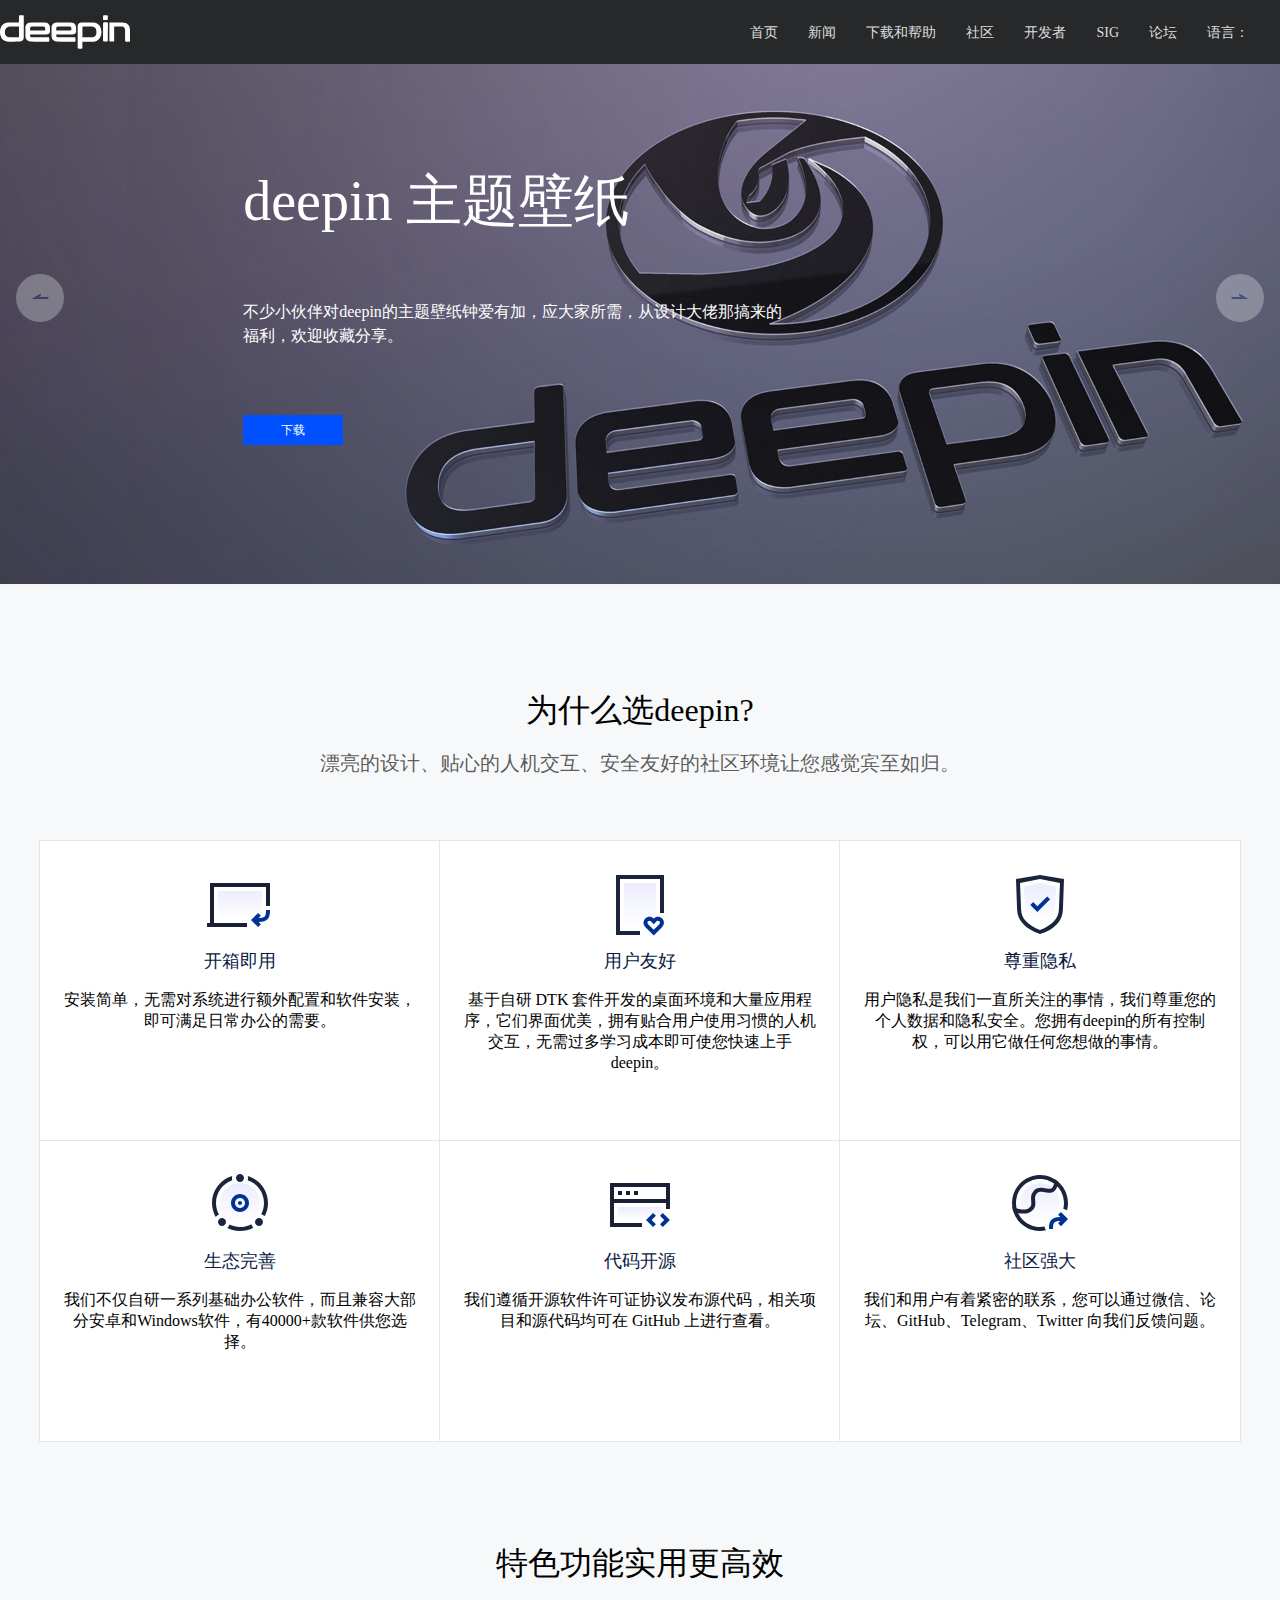
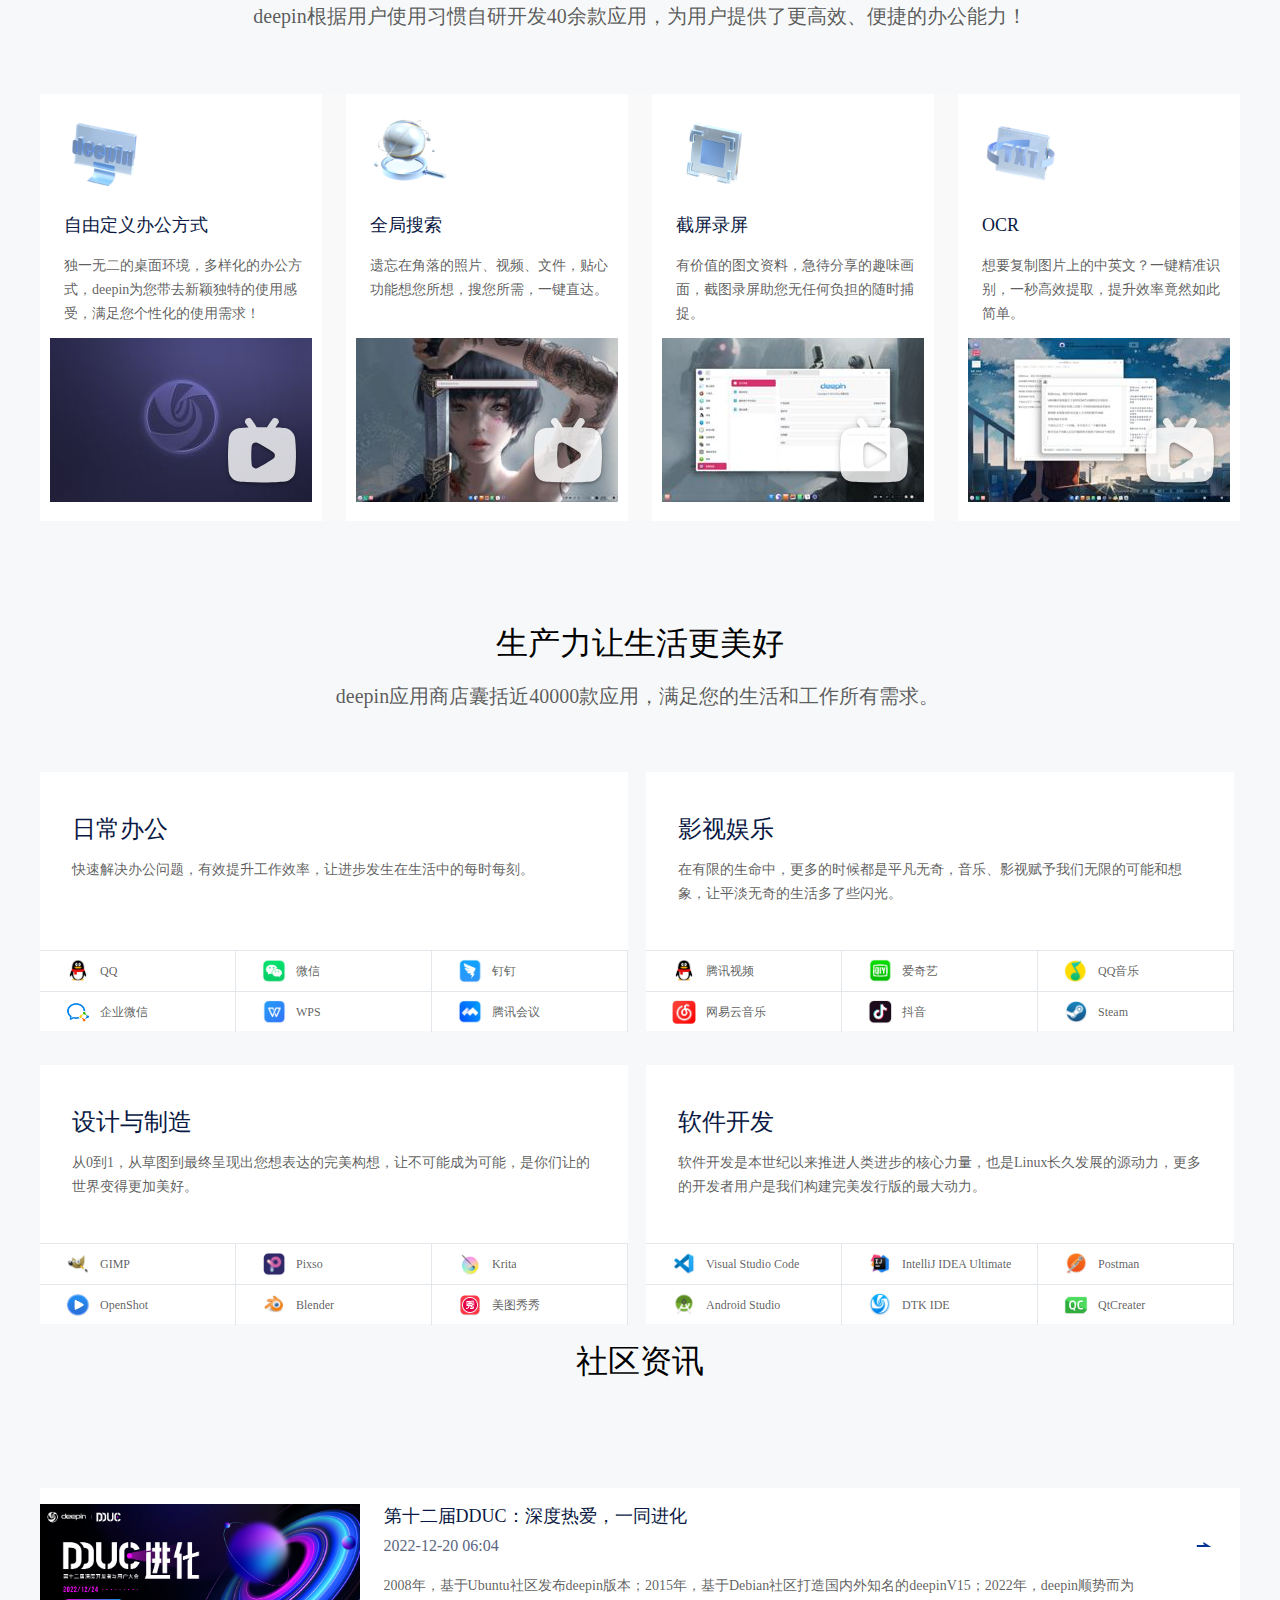
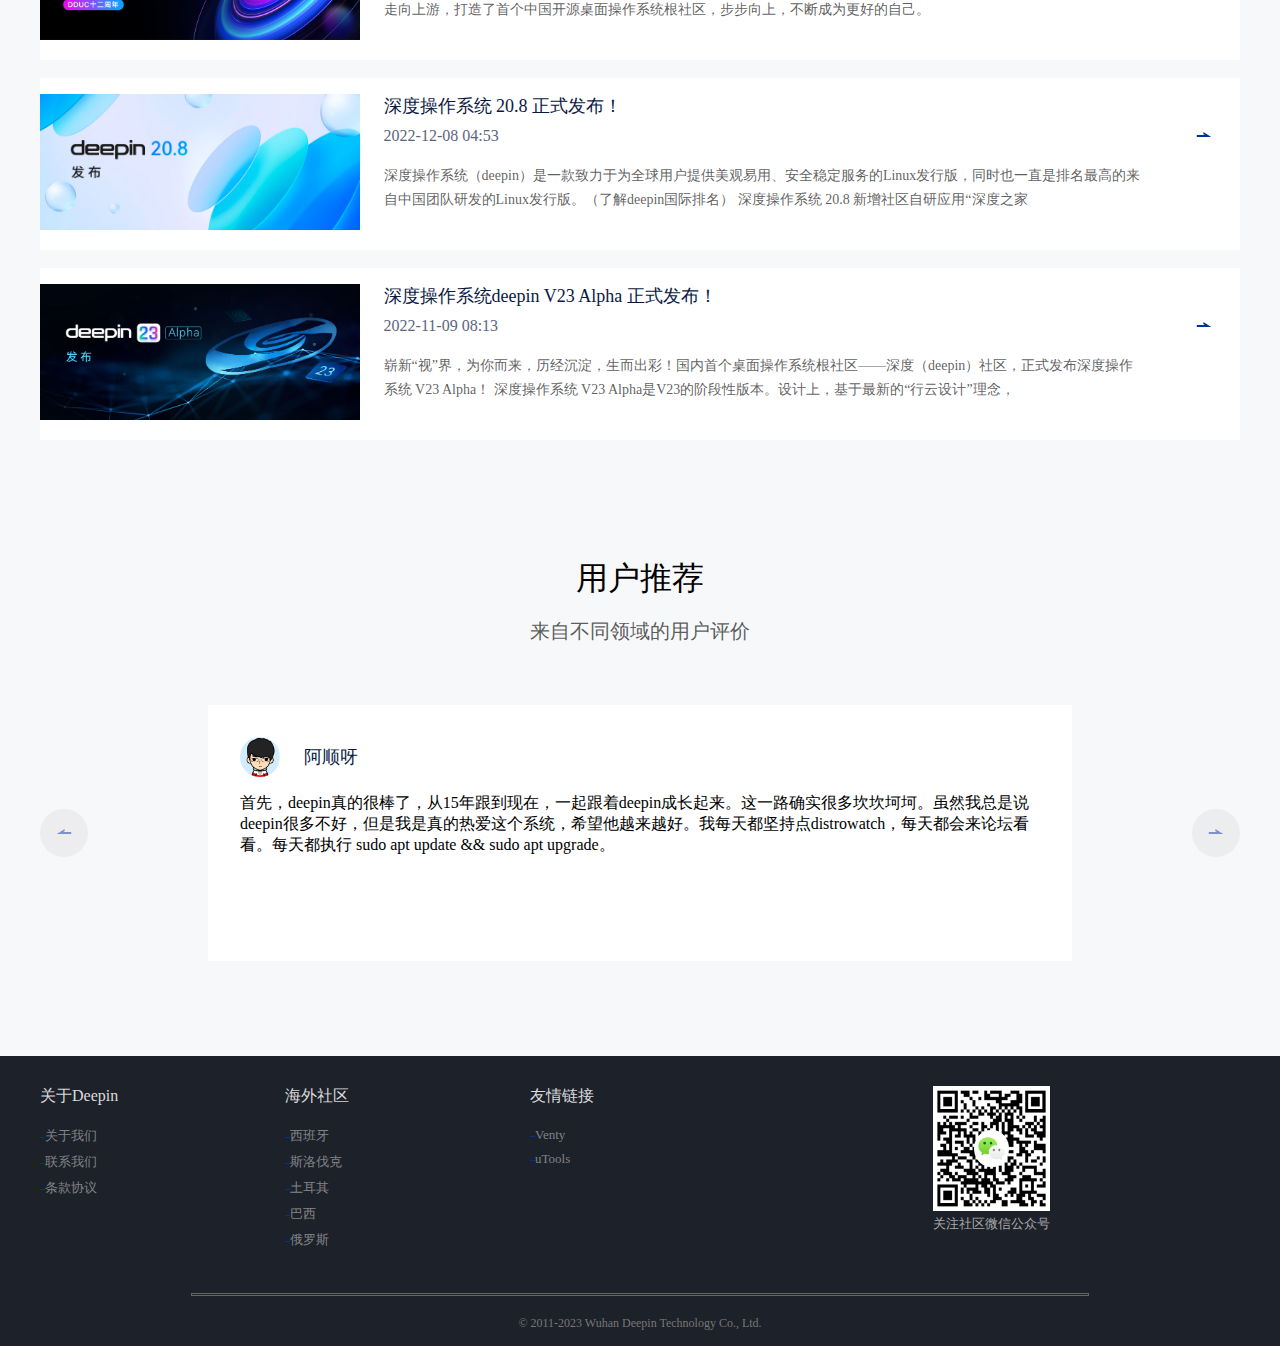
==== html/index.html @ 19e47141 "fix some path bug" ====
<!DOCTYPE html>
<html lang="en">

<head>
  <meta charset="UTF-8">
  <meta http-equiv="X-UA-Compatible" content="IE=edge">
  <meta name="viewport" content="width=device-width, initial-scale=1.0">
  <link href="../css/banner.css" rel="stylesheet" type="text/css" />
  <link href="../css/base.css" rel="stylesheet" type="text/css" />
  <link href="../css/footer.css" rel="stylesheet" type="text/css" />
  <link href="../css/header.css" rel="stylesheet" type="text/css" />
  <link href="../css/main.css" rel="stylesheet" type="text/css" />
  <title>Deepin</title>
</head>

<body>
  <header class="my-header-layout">
    <div class="my-header">
      <a class="deepinlogo">
        <h1>
          <span>Deepin</span>
        </h1>
      </a>
      <nav>
        <li>
          <a href="https://www.deepin.org/zh/news-news/">
            <span>首页</span>
          </a>
        </li>
        <li>
          <a href="https://www.deepin.org/zh/news-news/">
            <span>新闻</span>
          </a>
        </li>
        <li>
          <span><a href="#">下载和帮助</a></span>
          <div class="header-nav-droplist">
            <ul class="header-nav-ul">
              <li><a href="#">镜像下载</a></li>
              <li><a href="#">安装指南</a></li>
              <li><a href="#">发行注记</a></li>
              <li><a href="#">Wiki</a></li>
            </ul>
          </div>
        </li>
        <li>
          <span><a href="#">社区</a></span>
          <div class="header-nav-droplist">
            <ul class="header-nav-ul">
              <li><a href="#">概述</a></li>
              <li><a href="#">参与我们</a></li>
              <li><a href="#">交流方式</a></li>
              <li><a href="#">行为准则</a></li>
            </ul>
          </div>
        </li>
        <li>
          <a href="#"><span class="nav-span-hover1">开发者</span></a>
          <div class="header-nav-droplist">
            <ul class="header-nav-ul">
              <li><a href="#">贡献看板</a></li>
              <li><a href="#">贡献指南</a></li>
              <li><a href="#">文档</a></li>
              <li><a href="#">源码</a></li>
              <li><a href="#">邮件列表</a></li>
              <li><a href="#">上游贡献</a></li>
              <li><a href="#">应用投递</a></li>
            </ul>
          </div>
        </li>
        <li>
          <span><a href="#">SIG</a></span>
          <div class="header-nav-droplist">
            <ul class="header-nav-ul">
              <li><a href="#">创建和管理指南</a></li>
              <li><a href="#">deepin-riscv64</a></li>
              <li><a href="#">deepin-testing</a></li>
              <li><a href="#">deepin-m1</a></li>
              <li><a href="#">spark-store-deeepin</a></li>
              <li><a href="#">更多</a></li>
            </ul>
          </div>
        </li>
        <li>
          <a href="#">
            <span class="nav-span-hover1">论坛</span>
          </a>
        </li>
        <li>
          <span><a href="#">语言：</a></span>
          <div class="header-nav-droplist">
            <ul>
              <li><a href="#"><img src="../Deepin/image/cn.png" alt=""> 中文</a></li>
              <li><a href="#"><img src="../Deepin/image/gb.png" alt=""> English</a></li>
            </ul>
        </li>
      </nav>
    </div>
  </header>
  <div class="clearfix"></div>
  <section class="my-banner-layout">
    <div class="my-banner">
      <img src="../Deepin/image/banner.jpg" alt="my-banner" />
      <div class="my-banner-centerdiv">
        <h1 class="my-banner-centerdiv-h1">deepin 主题壁纸</h1>
        <p class="my-banner-centerdiv-p">不少小伙伴对deepin的主题壁纸钟爱有加，应大家所需，从设计大佬那搞来的福利，欢迎收藏分享。</p>
        <div href="#" class="my-banner-centerdiv-div">
          <a href="#">下载</a>
        </div>
      </div>
      <div class="my-banner-leftarrow" id="my_banner_leftarrow">
        <a href="#">
          <img src="../Deepin/image/left.svg">
        </a>
      </div>
      <div class="my-banner-rightarrow" id="my_banner_rightarrow">
        <a href="#">
          <img src="../Deepin/image/right.svg">
        </a>
      </div>
    </div>
  </section>

  <section class="my-advant-layout">
    <div class="my-advant">
      <div class="my-advant-title">
        <h1 class="my-advant-title-h1">为什么选deepin?</h1>
        <p class="my-advant-title-p">漂亮的设计、贴心的人机交互、安全友好的社区环境让您感觉宾至如归。</p>
      </div>
      <div class="clear-advant-fixe"></div>
      <div class="my-advant-container">
        <div class="my-advant-contentdiv">
          <img src="../Deepin/image/开箱即用.svg">
          <h2>开箱即用</h2>
          <p>安装简单，无需对系统进行额外配置和软件安装，即可满足日常办公的需要。</p>
        </div>
        <div class="my-advant-contentdiv">
          <img src="../Deepin/image/同理心.svg">
          <h2>用户友好</h2>
          <p>基于自研 DTK 套件开发的桌面环境和大量应用程序，它们界面优美，拥有贴合用户使用习惯的人机交互，无需过多学习成本即可使您快速上手deepin。</p>
        </div>
        <div class="my-advant-contentdiv">
          <img src="../Deepin/image/隐私保障.svg">
          <h2>尊重隐私</h2>
          <p>用户隐私是我们一直所关注的事情，我们尊重您的个人数据和隐私安全。您拥有deepin的所有控制权，可以用它做任何您想做的事情。</p>
        </div>
        <div class="my-advant-contentdiv">
          <img src="../Deepin/image/生态完善.svg">
          <h2>生态完善</h2>
          <p>我们不仅自研一系列基础办公软件，而且兼容大部分安卓和Windows软件，有40000+款软件供您选择。</p>
        </div>
        <div class="my-advant-contentdiv">
          <img src="../Deepin/image/开源免费.svg">
          <h2>代码开源</h2>
          <p>我们遵循开源软件许可证协议发布源代码，相关项目和源代码均可在 GitHub 上进行查看。</p>
        </div>
        <div class="my-advant-contentdiv">
          <img src="../Deepin/image/开放共享.svg">
          <h2>社区强大</h2>
          <p>我们和用户有着紧密的联系，您可以通过微信、论坛、GitHub、Telegram、Twitter 向我们反馈问题。</p>
        </div>
      </div>
    </div>

  </section>

  <section class="my-feature-layout">
    <div class="my-feature">
      <div class="my-feature-title">
        <h1>特色功能实用更高效</h1>
        <p>deepin根据用户使用习惯自研开发40余款应用，为用户提供了更高效、便捷的办公能力！</p>
      </div>
      <div class="my-feature-container">
        <div class="my-feature-contentdiv">
          <div class="my-feature-contentdiv-content">
            <img src="../Deepin\image\自定义办公.png">
            <h1>自由定义办公方式</h1>
            <p>独一无二的桌面环境，多样化的办公方式，deepin为您带去新颖独特的使用感受，满足您个性化的使用需求！</p>
          </div>
          <div class="my-feature-contentdiv-bottom">
            <img src="../Deepin/image/p1.jpg" class="my-feature-contentdiv-bottom-centerimg">
            <img src="../Deepin/image/play.svg" class="my-feature-contentdiv-bottom-rightimg">
            <a href="#">
              <div>自由定义办公方式</div>
            </a>
          </div>
        </div>
        <div class="my-feature-contentdiv">
          <div class="my-feature-contentdiv-content">
            <img src="../Deepin\image\全局搜索.png">
            <h1>全局搜索</h1>
            <p>遗忘在角落的照片、视频、文件，贴心功能想您所想，搜您所需，一键直达。</p>
          </div>
          <div class="my-feature-contentdiv-bottom">
            <img src="../Deepin/image/p2.jpg" class="my-feature-contentdiv-bottom-centerimg">
            <img src="../Deepin/image/play.svg" class="my-feature-contentdiv-bottom-rightimg">
            <a href="#">
              <div>全局搜索</div>
            </a>
          </div>
        </div>
        <div class="my-feature-contentdiv">
          <div class="my-feature-contentdiv-content">
            <img src="../Deepin\image\截图录屏.png">
            <h1>截屏录屏</h1>
            <p>有价值的图文资料，急待分享的趣味画面，截图录屏助您无任何负担的随时捕捉。</p>
          </div>
          <div class="my-feature-contentdiv-bottom">
            <img src="../Deepin/image/p3.jpg" class="my-feature-contentdiv-bottom-centerimg">
            <img src="../Deepin/image/play.svg" class="my-feature-contentdiv-bottom-rightimg">
            <a href="#">
              <div>截屏录屏</div>
            </a>
          </div>
        </div>
        <div class="my-feature-contentdiv">
          <div class="my-feature-contentdiv-content">
            <img src="../Deepin\image\ocr.png">
            <h1>OCR</h1>
            <p>想要复制图片上的中英文？一键精准识别，一秒高效提取，提升效率竟然如此简单。</p>
          </div>
          <div class="my-feature-contentdiv-bottom">
            <img src="../Deepin/image/p4.jpg" class="my-feature-contentdiv-bottom-centerimg">
            <img src="../Deepin/image/play.svg" class="my-feature-contentdiv-bottom-rightimg">
            <a href="#">
              <div>OCR</div>
            </a>
          </div>
        </div>
      </div>
    </div>
  </section>

  <section class="my-life-layout">
    <div class="my-life-title">
      <h1>生产力让生活更美好</h1>
      <p>deepin应用商店囊括近40000款应用，满足您的生活和工作所有需求。 </p>
    </div>
    <div class="my-life-container">
      <div class="my-life-contentdiv">
        <div class="my-life-contentdiv-txt">
          <h1>日常办公</h1>
          <p>快速解决办公问题，有效提升工作效率，让进步发生在生活中的每时每刻。</p>
        </div>
        <div class="my-life-contentdiv-app">
          <div><img src="../Deepin/image/qq.png">QQ</div>
          <div><img src="../Deepin/image/wx.png">微信</div>
          <div><img src="../Deepin/image/dd.png">钉钉</div>
          <div><img src="../Deepin/image/qw.png">企业微信</div>
          <div><img src="../Deepin/image/wps.png">WPS</div>
          <div><img src="../Deepin/image/hy.png">腾讯会议</div>
        </div>
      </div>
      <div class="my-life-contentdiv">
        <div class="my-life-contentdiv-txt">
          <h1>影视娱乐</h1>
          <p>在有限的生命中，更多的时候都是平凡无奇，音乐、影视赋予我们无限的可能和想象，让平淡无奇的生活多了些闪光。</p>
        </div>
        <div class="my-life-contentdiv-app">
          <div><img src="../Deepin/image/qq.png">腾讯视频</div>
          <div><img src="../Deepin/image/qiy.png">爱奇艺</div>
          <div><img src="../Deepin/image/qq (1).png">QQ音乐</div>
          <div><img src="../Deepin/image/wyy.png">网易云音乐</div>
          <div><img src="../Deepin/image/dy.png">抖音</div>
          <div><img src="../Deepin/image/steam.png">Steam</div>
        </div>
      </div>
      <div class="my-life-contentdiv">
        <div class="my-life-contentdiv-txt">
          <h1>设计与制造</h1>
          <p>从0到1，从草图到最终呈现出您想表达的完美构想，让不可能成为可能，是你们让的世界变得更加美好。</p>
        </div>
        <div class="my-life-contentdiv-app">
          <div><img src="../Deepin/image/gimp.png">GIMP</div>
          <div><img src="../Deepin/image/pixso.png">Pixso</div>
          <div><img src="../Deepin/image/krita.png">Krita</div>
          <div><img src="../Deepin/image/openshot.png">OpenShot</div>
          <div><img src="../Deepin/image/blender.png">Blender</div>
          <div><img src="../Deepin/image/meitu.png">美图秀秀</div>
        </div>
      </div>
      <div class="my-life-contentdiv">
        <div class="my-life-contentdiv-txt">
          <h1>软件开发</h1>
          <p>软件开发是本世纪以来推进人类进步的核心力量，也是Linux长久发展的源动力，更多的开发者用户是我们构建完美发行版的最大动力。</p>
        </div>
        <div class="my-life-contentdiv-app">
          <div><img src="../Deepin/image/vscode.png">Visual Studio Code</div>
          <div><img src="../Deepin/image/intelliJ.png">IntelliJ IDEA Ultimate</div>
          <div><img src="../Deepin/image/postman.png">Postman</div>
          <div><img src="../Deepin/image/android.png">Android Studio</div>
          <div><img src="../Deepin/image/dtk.png">DTK IDE</div>
          <div><img src="../Deepin/image/qtcreator.png">QtCreater</div>
        </div>
      </div>
    </div>
  </section>

  <section class="my-news-layout">
    <div class="my-news">
      <div class="my-news-title">
        <h1>社区资讯</h1>
      </div>
      <div class="my-news-contentdiv">
        <a href="#">
          <img src="../Deepin/image/news1.jpg">
        </a>
        <div>
          <div class="my-news-contentdiv-title">
            <h1>第十二届DDUC：深度热爱，一同进化</h1>
            <div> 2022-12-20 06:04 </div>
            <img src="../Deepin/image/right.svg">
          </div>
          <div class="my-news-contentdiv-txt">
            <p>
              2008年，基于Ubuntu社区发布deepin版本；2015年，基于Debian社区打造国内外知名的deepinV15；2022年，deepin顺势而为走向上游，打造了首个中国开源桌面操作系统根社区，步步向上，不断成为更好的自己。
            </p>
          </div>
        </div>
      </div>
      <div class="my-news-contentdiv">
        <a href="#">
          <img src="../Deepin/image/news2.jpg">
        </a>
        <div>
          <div class="my-news-contentdiv-title">
            <h1>深度操作系统 20.8 正式发布！</h1>
            <div> 2022-12-08 04:53 </div>
            <img src="../Deepin/image/right.svg">
          </div>
          <div class="my-news-contentdiv-txt">
            <p>深度操作系统（deepin）是一款致力于为全球用户提供美观易用、安全稳定服务的Linux发行版，同时也一直是排名最高的来自中国团队研发的Linux发行版。（了解deepin国际排名）
              深度操作系统 20.8 新增社区自研应用“深度之家
            </p>
          </div>
        </div>
      </div>
      <div class="my-news-contentdiv">
        <a href="#">
          <img src="../Deepin/image/news3.jpg">
        </a>
        <div>
          <div class="my-news-contentdiv-title">
            <h1>深度操作系统deepin V23 Alpha 正式发布！</h1>
            <div> 2022-11-09 08:13 </div>
            <img src="../Deepin/image/right.svg">
          </div>
          <div class="my-news-contentdiv-txt">
            <p>崭新“视”界，为你而来，历经沉淀，生而出彩！国内首个桌面操作系统根社区——深度（deepin）社区，正式发布深度操作系统 V23 Alpha！ 深度操作系统 V23
              Alpha是V23的阶段性版本。设计上，基于最新的“行云设计”理念， </p>
          </div>
        </div>
      </div>
    </div>
  </section>

  <section class="my-user-layout">
    <div class="my-user">
      <div class="my-user-title">用户推荐</div>
      <div class="my-user-subtitle">来自不同领域的用户评价</div>
      <div class="my-user-contentdiv">
        <a href="#"><img src="../Deepin/image/right.svg" class="my-user-leftarrow"></a>
        <div class="my-user-contentdiv-center">
          <div>
            <img src="../Deepin/image/user.png">
            <h1>阿顺呀</h1>
          </div>
          <p>
            首先，deepin真的很棒了，从15年跟到现在，一起跟着deepin成长起来。这一路确实很多坎坎坷坷。虽然我总是说deepin很多不好，但是我是真的热爱这个系统，希望他越来越好。我每天都坚持点distrowatch，每天都会来论坛看看。每天都执行
            sudo apt update && sudo apt upgrade。</p>
        </div>
        <a href="@"><img src="../Deepin/image/right.svg"></a>
      </div>
    </div>
  </section>

  <section class="my-footer-layout">
    <div class="my-footer">
      <div class="my-footer-content">
        <span>关于Deepin</span>
        <a href="">关于我们</a>
        <a href="">联系我们</a>
        <a href="">条款协议</a>
      </div>
      <div class="my-footer-content">
        <span>海外社区</span>
        <a href="">西班牙</a>
        <a href="">斯洛伐克</a>
        <a href="">土耳其</a>
        <a href="">巴西</a>
        <a href="">俄罗斯</a>
      </div>
      <div class="my-footer-content">
        <span>友情链接</span>
        <a href="">Venty</a>
        <a href="">uTools</a>
      </div>
      <div class="my-footer-empty"></div>
      <div class="my-footer-QR">
        <img src="../Deepin/image/wx (1).png">
        <p>关注社区微信公众号</p>
      </div>
      <div class="my-footer-empty"></div>
    </div>
    <div class="my-footer-hr"></div>
    <div class="my-footer-bottom">© 2011-2023 Wuhan Deepin Technology Co., Ltd.</div>
  </section>

</body>

</html>
---- css/banner.css ----
.my-banner-layout {
    width: 100%;
    position: relative;
}

.my-banner {
    display: block;
    width: 100%;
}

.my-banner img {
    width: 100%;
    min-height: 25%;
}

.my-banner-centerdiv {
    position: absolute;
    left: 19%;
    top: 20%;
    box-sizing: border-box;
    color: #fff;
}

.my-banner-centerdiv-h1 {
    font-size: 56px;
    font-weight: 500;
    text-align: left;
    line-height: 64px;
}

.my-banner-centerdiv-p {
    font-size: 16px;
    font-weight: 400;
    text-align: left;
    line-height: 24px;
    max-width: 540px;
    margin-top: 67px;
    margin-bottom: 67px;
}

.my-banner-centerdiv-div {
    width: 100px;
    height: 30px;
    text-align: center;
    background-color: #0050ff;
}

.my-banner-centerdiv-div:hover {
    box-shadow: 1px 1px 1px 1px #0050ff;
}

.my-banner-centerdiv-div a {
    font-size: 12px;
    width: auto;
    height: auto;
    color: #fff;
    line-height: 30px;
}


.my-banner-leftarrow {
    position: absolute;
    top: 40%;
    z-index: 5;
    opacity: .3;
    left: 1rem;
}

.my-banner-rightarrow {
    position: absolute;
    top: 40%;
    z-index: 5;
    opacity: .3;
    right: 1rem;
}

.my-banner-leftarrow:hover,
.my-banner-rightarrow:hover {
    opacity: .9;
}

.my-banner-leftarrow a,
.my-banner-rightarrow a {
    position: relative;
    display: block;
    width: 48px;
    height: 48px;
    border-radius: 50%;
    background: #f2f3f5;
}

.my-banner-leftarrow img {
    transform: rotateY(180deg);
}

.my-banner-leftarrow a img,
.my-banner-rightarrow a img {
    display: block;
    position: absolute;
    margin: -14px -14px;
    left: 50%;
    top: 50%;
    width: 28px;
    height: 28px;
}
---- css/base.css ----
* {
    margin: 0;
    padding: 0;
}

body {
    background-color: #f4f4f6;
}

li {
    list-style: none;
}

a {
    text-decoration: none;
}

.clearfix {
    width: 100%;
    height: 64px;
    color: #fff;
    visibility: hidden;
}

.clear-advant-fix {
    height: 253px;
}
---- css/footer.css ----
.my-footer-layout {
    height: 290px;
    background: #1d2129;
}

.my-footer {
    display: flex;
    justify-content: space-between;
    width: 1200px;
    flex-wrap: wrap;
    margin: 0 auto;
    padding: 30px 30px 0;
}

.my-footer-content {
    display: flex;
    flex-direction: column;
    width: 87px;
    height: 187.25px;
}

.my-footer>div>span {
    color: #ffffffd9;
    font-size: 16px;
    margin-bottom: 20px;
}

.my-footer>div>a {
    color: #ffffff73;
    text-decoration: none;
    font-size: 13px;
    margin-bottom: 8px;
}

.my-footer>div>a::before {
    display: inline-block;
    content: "";
    width: 5px;
    height: 0.63px;
    background: #003296;
    vertical-align: middle;
}

.my-footer-QR {
    width: 149px;
    height: 138px;
}

.my-footer-QR img {
    width: 117px;
    height: 125.4px;
}

.my-footer-QR p {
    color: #aaa;
    font-size: 13px;
}

.my-footer-hr {
    width: 70%;
    margin: 20px auto;
    height: 0.63px;
    border: 0.63px solid #666666;
}

.my-footer-bottom {
    height: 30px;
    background: #1d2129;
    line-height: 1.2;
    text-align: center;
    font-size: 12px;
    color: #777;
}
---- css/header.css ----
.my-header-layout {
  display: block;
  position: fixed;
  z-index: 1;
  top: 0;
  width: 100%;
  height: 64px;
  background-color: #272829;
}

.my-header {
  display: flex;
  justify-content: space-between;
  width: 1280px;
  height: 64px;
  margin: 0 auto;
  background-color: #272829;
}

.deepinlogo h1 {
  background: url(../Deepin/image/deepin-logo.svg) no-repeat center center;
  background-size: 130px 48px;
  width: 130px;
  height: 64px;
}

.deepinlogo h1 span {
  visibility: hidden;
}

nav {
  display: flex;
  flex-direction: row;
  margin-right: 16px;
}

nav>li {
  position: relative;
  height: 64px;
  line-height: 64px;
}


nav>li>a,
nav>li>span {
  padding: 0 15px;
  color: #dedede;
  font-size: 14px;
}

nav>li>span>a {
  color: #dedede;
}

nav>li>span {
  height: 64px;
}

nav>li>a>span {
  position: relative;
  height: 40px;
  line-height: 25px;
}

nav>li>a:hover span::before,
nav>li>a:hover span {
  color: #2ca7eb;
  transform: scale(1, 1);
  transition: all 0.5s;
}

nav>li>a>span::before {
  content: '';
  position: absolute;
  top: 3px;
  left: 0;
  width: 100%;
  height: 100%;
  border-bottom: 2px solid #2ca7f8;
  transform: scale(0, 1);
}


nav>li:hover .header-nav-droplist {
  max-height: 664px;
  transition: max-height 1s;
}

.header-nav-droplist {
  position: absolute;
  top: 64px;
  width: 100%;
  max-height: 0px;
  width: 170px;
  overflow: hidden;
}

.header-nav-droplist li {
  line-height: 14px;
  padding: 10px 15px;
  background-color: #f6f6f6;
}

.header-nav-droplist li a {
  font-size: 14px;
  color: #444444;
}
---- css/main.css ----
.my-advant-layout {
    height: 853px;
    width: 100%;
    background-color: #f7f8f9;
}

.my-advant {
    display: flex;
    flex-direction: column;
    align-items: center;
    height: 853px;
    width: 100%;
}

.my-advant-title,
.my-feature-title,
.my-life-title {
    width: 1200px;
    height: 253px;
}

.my-advant-title h1,
.my-feature-title h1,
.my-life-title h1 {
    font-size: 32px;
    font-weight: 500;
    text-align: left;
    color: #000;
    line-height: 45px;
    margin-top: 100px;
    margin-bottom: 16px;
    text-align: center;
}

.my-advant-title p,
.my-feature-title p,
.my-life-title p {
    font-size: 20px;
    font-weight: 400;
    text-align: center;
    color: #000000a6;
    line-height: 28px;
    margin-bottom: 60px;
    white-space: break-spaces;
}

.my-advant-container {
    display: grid;
    grid-template-columns: repeat(3, 400px);
    grid-template-rows: 300px 300px;
}

.my-advant-contentdiv {
    box-sizing: border-box;
    max-width: 400px;
    min-height: 300px;
    background: #ffffff;
    box-shadow: 0 0 0 1px #e3e6eb;
    padding: 24px;
    text-align: center;
}

.my-advant-contentdiv h2 {
    font-size: 18px;
    font-weight: 500;
    text-align: left;
    color: #0a1943;
    line-height: 25px;
    text-align: center;
    margin-bottom: 16px;
}

.my-feature-layout {
    height: 680px;
    width: 100%;
    background-color: #f7f8f9;
}

.my-feature {
    display: flex;
    flex-direction: column;
    align-items: center;
    height: 680px;
    width: 100%;
}

.my-feature-container {
    display: flex;
    justify-content: space-between;
    background-color: #f9f9fa;
    height: 427px;
    width: 1200px;
}

.my-feature-contentdiv {
    width: 282px;
    height: 427px;
    background-color: #fff;
}

.my-feature-contentdiv-content {
    width: 240px;
    height: 204px;
    padding: 20px 24px;
}

.my-feature-contentdiv-content img {
    width: 80px;
    height: 80px;
}

.my-feature-contentdiv h1 {
    font-size: 18px;
    font-weight: 500;
    text-align: left;
    color: #0a1943;
    line-height: 25px;
    text-align: left;
    margin-top: 15px;
    margin-bottom: 16px;
}

.my-feature-contentdiv p {
    font-size: 14px;
    font-weight: 400;
    text-align: left;
    color: #000000a6;
    line-height: 24px;
}

.my-feature-contentdiv-bottom {
    position: relative;
    width: 282px;
    height: 164px;
}

.my-feature-contentdiv-bottom>a {
    display: block;
    position: absolute;
    z-index: 5;
    top: 0;
    bottom: 0;
    left: 10px;
    right: 0;
    width: 262px;
    height: 164px;
    opacity: 0;
    background-color: #008cba;
}

.my-feature-contentdiv-bottom>a>div {
    color: #fff;
    font-size: 20px;
    position: absolute;
    top: 50%;
    left: 50%;
    transform: translate(-50%, -50%);
    text-align: center;
}

.my-feature-contentdiv-bottom>a:hover {
    opacity: 1;
    transition: .5s ease;
}

.my-feature-contentdiv-bottom-centerimg {
    display: block;
    width: 262px;
    height: 100%;
    margin: auto;
}

.my-feature-contentdiv-bottom-rightimg {
    position: absolute;
    z-index: 3;
    top: 30px;
    bottom: 0;
    left: 182px;
    right: 0;
    width: 80px;
    height: 100%;
}

.my-life-layout {
    display: flex;
    flex-direction: column;
    align-items: center;
    height: 818px;
    width: 100%;
    background-color: #f7f8f9;
}

.my-life-container {
    display: grid;
    grid-template-columns: repeat(2, 600px);
    grid-template-rows: repeat(2, 283px);
    column-gap: 6px;
    row-gap: 10px;
    width: 1200px;
    height: 567px;
    background-color: #f7f8f9;
}

.my-life-contentdiv {
    box-sizing: border-box;
    width: 588px;
    height: 259px;
    background-color: #ffffff;
}

.my-life-contentdiv-txt {
    width: 524px;
    height: 89px;
    padding: 44.5px 32px 44.5px;
}

.my-life-contentdiv-txt h1 {
    font-size: 24px;
    font-weight: 500;
    text-align: left;
    color: #0a1943;
    line-height: 25px;
    margin-bottom: 16px
}

.my-life-contentdiv-txt p {
    font-size: 14px;
    font-weight: 400;
    text-align: left;
    color: #000000a6;
    line-height: 24px;
}

.my-life-contentdiv-app {
    display: grid;
    width: 1200px;
    grid-template-columns: repeat(3, 196px);
    grid-template-rows: repeat(2, 41px);
}

.my-life-contentdiv-app div {

    display: flex;
    align-items: center;
    padding-left: 26px;
    border: 1px solid #e3e6eb;
    border-left: none;
    border-bottom: none;
    height: 40px;
    font-size: 12px;
    font-weight: 400;
    text-align: left;
    color: #000000a6;
    line-height: 20px;
}

.my-life-contentdiv-app img {
    width: 24px;
    height: 24px;
    margin-right: 10px;
}

.my-news-layout {
    display: flex;
    flex-direction: column;
    align-items: center;
    height: 817px;
    width: 100%;
    background-color: #f7f8f9;
}

.my-news {
    width: 1200px;
    height: 701px;
}

.my-news-title h1 {
    display: block;
    width: 1200px;
    height: 45px;
    font-size: 32px;
    font-weight: 500;
    color: #000;
    line-height: 45px;
    margin-bottom: 104px;
    text-align: center;
}

.my-news-contentdiv {
    display: flex;
    align-items: center;
    width: 1200px;
    height: 140px;
    padding: 16px 0 16px;
    margin-bottom: 18px;
    background-color: #fff;
}

.my-news-contentdiv>a {
    display: block;
    width: 343.57px;
    height: 140px;
}

.my-news-contentdiv>a>img {
    width: 319.5px;
    height: 136px;
}

.my-news-contentdiv>div {
    width: 856.43px;
    height: 140px;
}

.my-news-contentdiv-title {
    position: relative;
    width: 856.43px;
    height: 54.21px;
    margin-bottom: 16px;
}

.my-news-contentdiv-title>img {
    display: block;
    position: absolute;
    right: 0;
    bottom: 0;
    width: 24px;
    height: 24px;
    margin-right: 24px;
}

.my-news-contentdiv-title h1 {
    font-size: 18px;
    font-weight: 500;
    text-align: left;
    color: #0a1943;
    line-height: 25px;
    margin-bottom: 8px;
}

.my-news-contentdiv-title div {
    color: #5b6580;
    width: 856.43px;
    height: 21.21px;
}


.my-news-contentdiv-txt {
    width: 760px;
    height: 48px;
    margin-top: 14px;
}

.my-news-contentdiv-txt p {
    display: block;
    font-size: 14px;
    color: #000000a6;
    font-weight: 400;
    text-align: left;
    line-height: 24px;
}

.my-user-layout {
    display: flex;
    justify-content: center;
    height: 500px;
    width: 100%;
    background-color: #f7f8f9;
}

.my-user {
    display: flex;
    box-sizing: border-box;
    flex-direction: column;
    align-items: center;
    height: 410px;
    width: 1200px;
}

.my-user-title {
    font-size: 32px;
    font-weight: 500;
    color: #000;
    line-height: 45px;
    margin-bottom: 16px;
    text-align: center;
}

.my-user-subtitle {
    display: block;
    width: 1200px;
    height: 28px;
    font-size: 20px;
    font-weight: 400;
    text-align: center;
    color: #000000a6;
    line-height: 28px;
    margin-bottom: 60px;
}

.my-user-contentdiv {
    display: flex;
    width: 1200px;
    justify-content: space-between;
    align-items: center;
}

.my-user-contentdiv>a {
    display: flex;
    justify-content: center;
    align-items: center;
    width: 48px;
    height: 48px;
    border-radius: 50%;
    background-color: #e2e3e5;
    opacity: .5;
}

.my-user-contentdiv>a>img {
    display: block;
    width: 24px;
    height: 24px;
}

.my-user-contentdiv-center>div>img {
    display: block;
    width: 40px;
    height: 40px;
    border-radius: 50%;
}

.my-user-leftarrow {
    transform: rotateY(180deg);
}

.my-user-contentdiv>a:hover {
    opacity: 1;
}

.my-user-contentdiv-center {
    width: 800px;
    height: 192px;
    padding: 32px;
    background-color: #ffffff;
}

.my-user-contentdiv-center>div {
    display: flex;
    align-items: center;
    margin-bottom: 16px;
}

.my-user-contentdiv-center>div>h1 {
    height: 40px;
    width: 100px;
    font-size: 18px;
    font-weight: 500;
    margin-left: 24px;
    text-align: left;
    color: #0a1943;
    line-height: 40px;
}
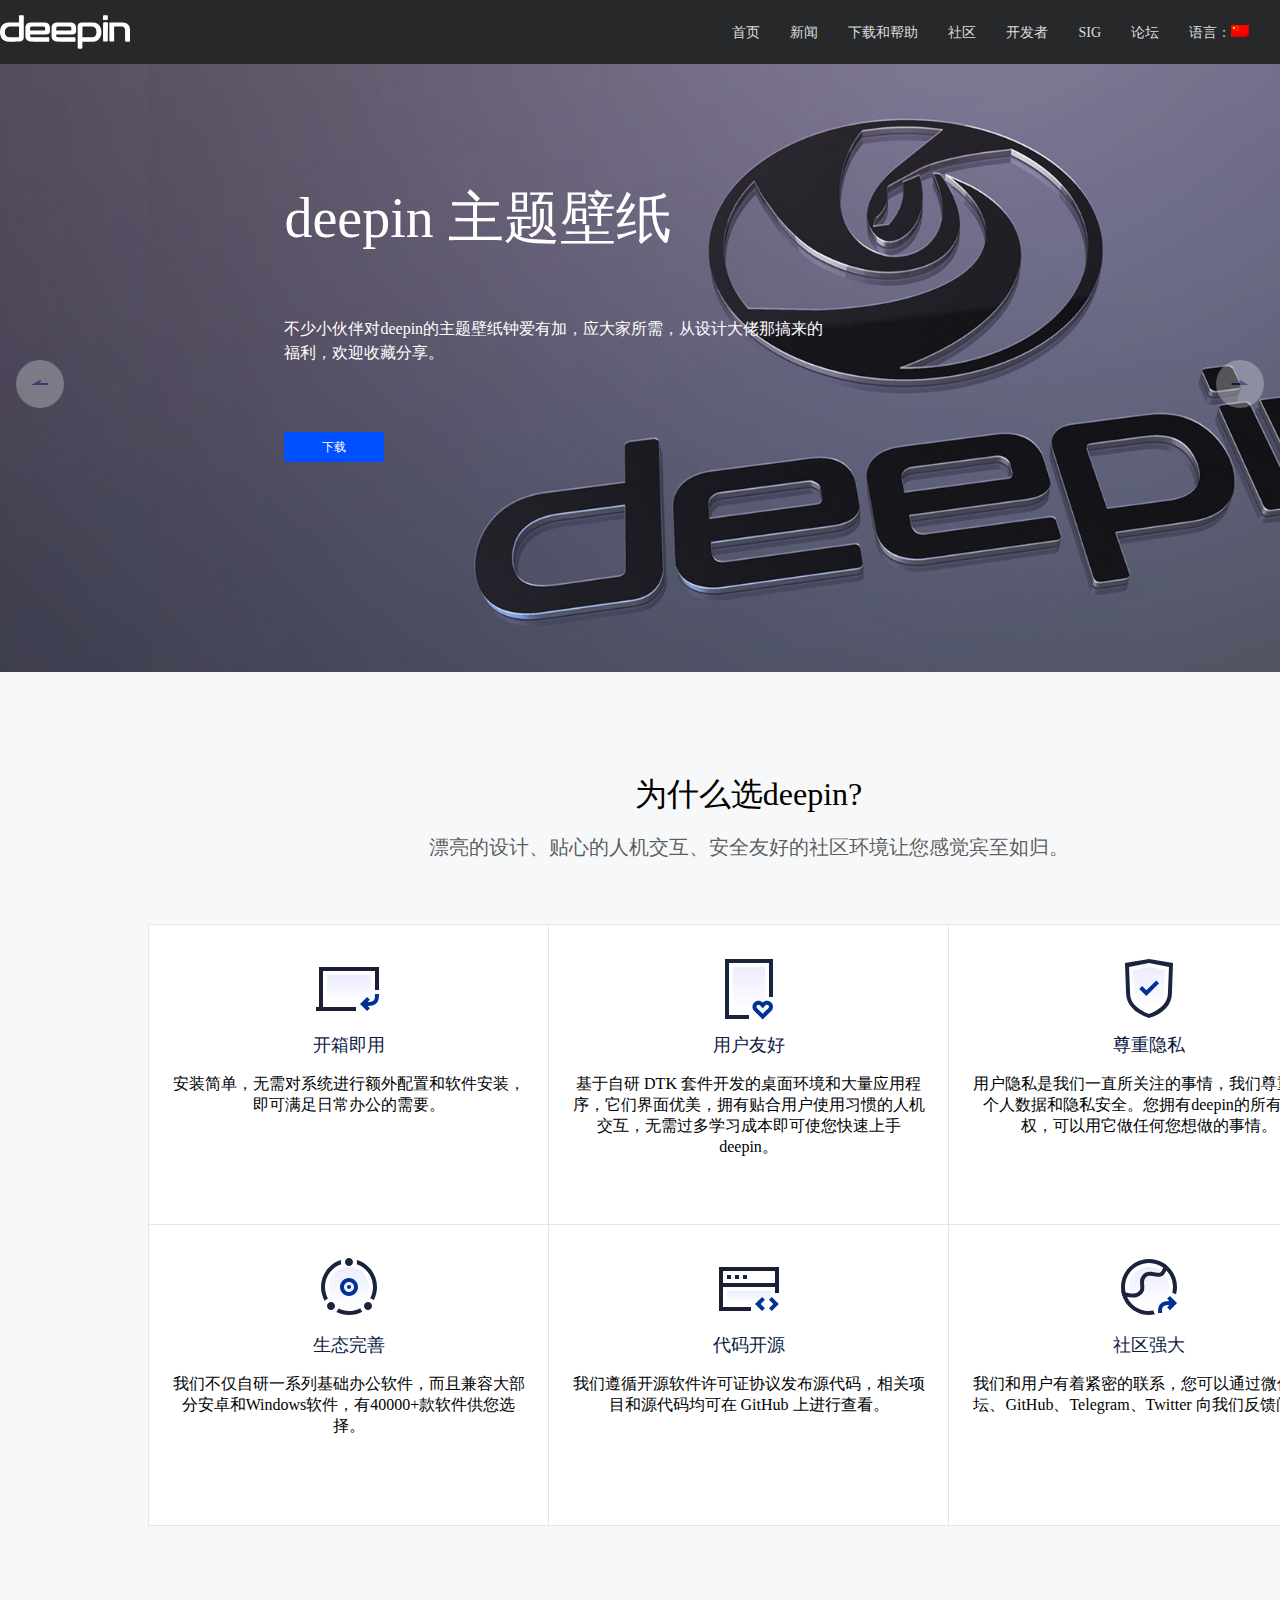
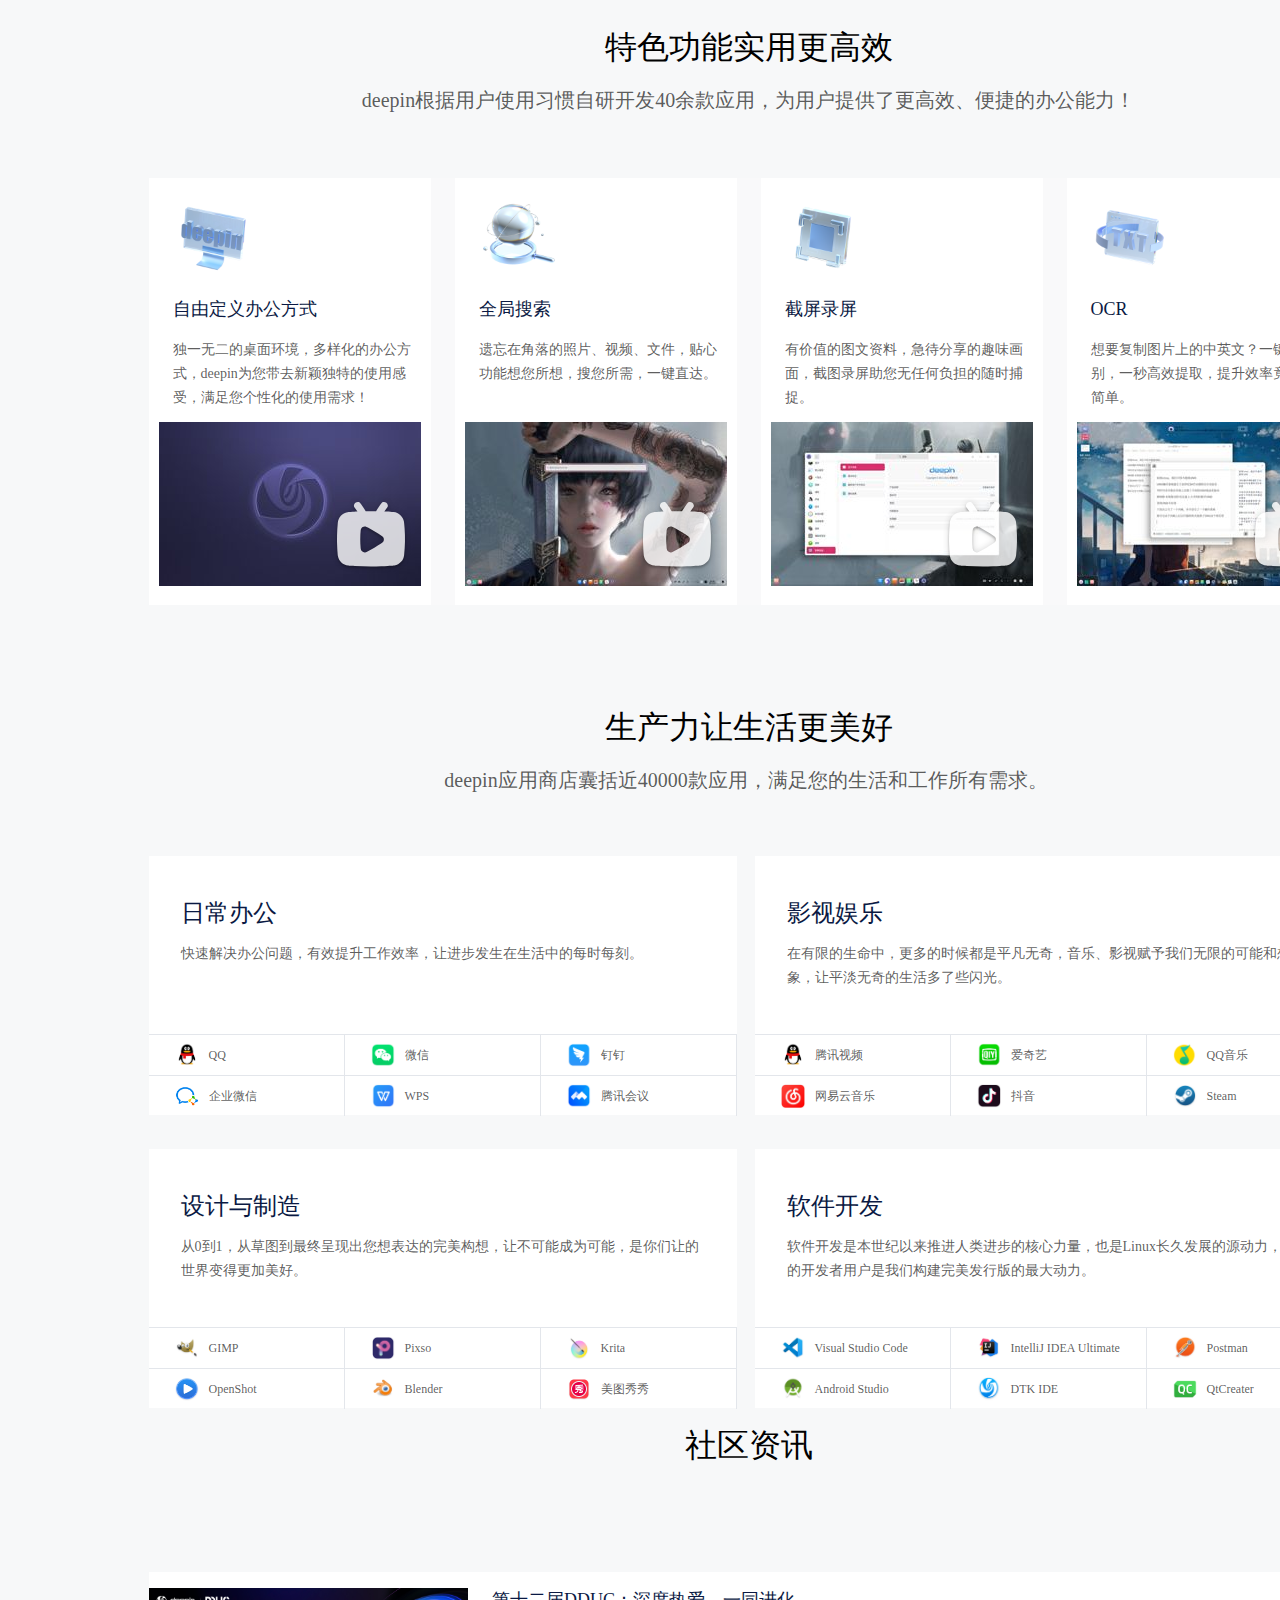
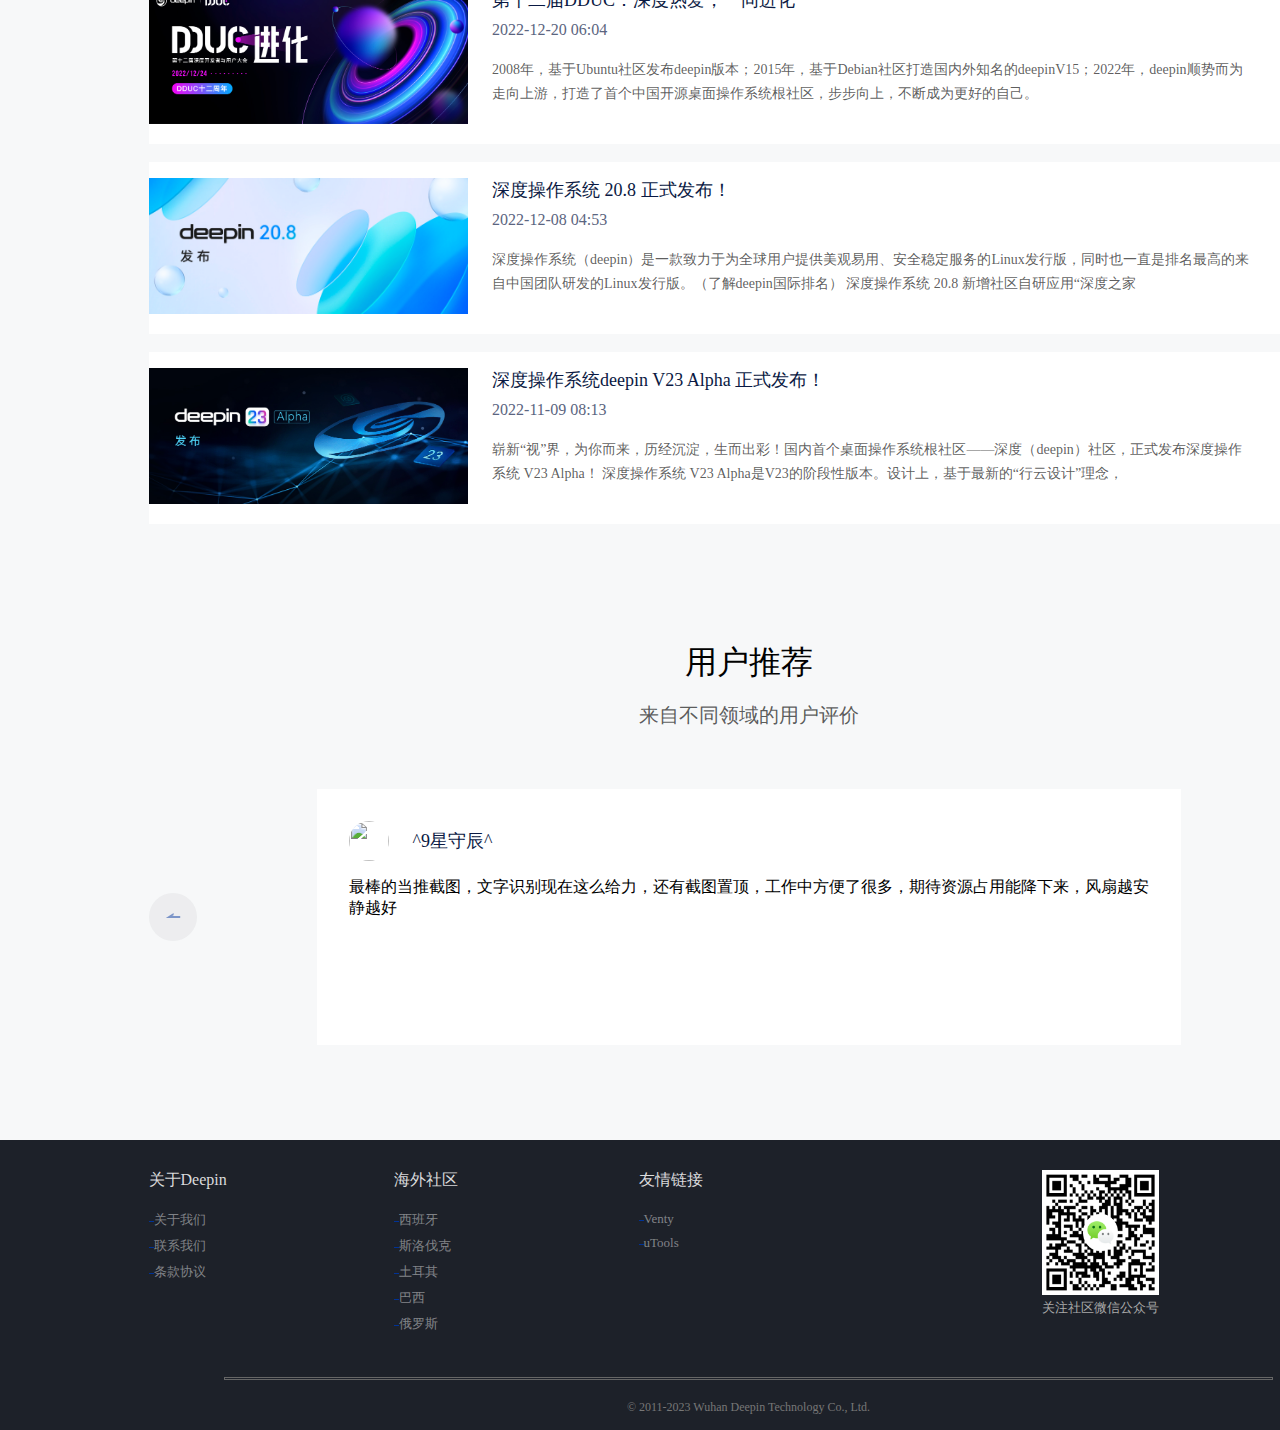
==== commit f5537260: "add three js file and fulfill the page" ====
--- a/html/index.html
+++ b/html/index.html
@@ -87,37 +87,43 @@
           </a>
         </li>
         <li>
-          <span><a href="#">语言：</a></span>
+          <span><a href="#">语言：<span id="flag_ins"><img src="../Deepin/image/cn.png" alt=""></span></a></span>
           <div class="header-nav-droplist">
             <ul>
-              <li><a href="#"><img src="../Deepin/image/cn.png" alt=""> 中文</a></li>
-              <li><a href="#"><img src="../Deepin/image/gb.png" alt=""> English</a></li>
+              <li id="flag_ch"><a href="#"><img src="../Deepin/image/cn.png" alt=""> 中文</a></li>
+              <li id="flag_en"><a href="#"><img src="../Deepin/image/gb.png" alt=""> English</a></li>
             </ul>
         </li>
       </nav>
     </div>
   </header>
   <div class="clearfix"></div>
-  <section class="my-banner-layout">
+  <section class="my-banner-layout" id="carousel">
     <div class="my-banner">
-      <img src="../Deepin/image/banner.jpg" alt="my-banner" />
-      <div class="my-banner-centerdiv">
+      <div class="my-banner-image" id="my_banner_image">
+        <li><img src="../Deepin/image/banner.jpg" alt="my-banner" /></li>
+        <li><img src="https://storage.deepin.org/thread/202212091135251267_20.8banner1920x7801.jpg" alt="my-banner" />
+        </li>
+        <li><img src="https://storage.deepin.org/thread/202211101009047483_%E5%AE%98%E7%BD%91banner1920x780.jpg"
+            alt="my-banner" /></li>
+      </div>
+      <div class=" my-banner-centerdiv">
         <h1 class="my-banner-centerdiv-h1">deepin 主题壁纸</h1>
         <p class="my-banner-centerdiv-p">不少小伙伴对deepin的主题壁纸钟爱有加，应大家所需，从设计大佬那搞来的福利，欢迎收藏分享。</p>
         <div href="#" class="my-banner-centerdiv-div">
           <a href="#">下载</a>
         </div>
       </div>
-      <div class="my-banner-leftarrow" id="my_banner_leftarrow">
-        <a href="#">
-          <img src="../Deepin/image/left.svg">
-        </a>
-      </div>
-      <div class="my-banner-rightarrow" id="my_banner_rightarrow">
-        <a href="#">
-          <img src="../Deepin/image/right.svg">
-        </a>
-      </div>
+    </div>
+    <div class="my-banner-leftarrow" id="my_banner_leftarrow">
+      <a href="#">
+        <img src="../Deepin/image/left.svg">
+      </a>
+    </div>
+    <div class="my-banner-rightarrow" id="my_banner_rightarrow">
+      <a href="#">
+        <img src="../Deepin/image/right.svg">
+      </a>
     </div>
   </section>
 
@@ -359,8 +365,15 @@
       <div class="my-user-title">用户推荐</div>
       <div class="my-user-subtitle">来自不同领域的用户评价</div>
       <div class="my-user-contentdiv">
-        <a href="#"><img src="../Deepin/image/right.svg" class="my-user-leftarrow"></a>
-        <div class="my-user-contentdiv-center">
+        <li id="left_arr"><img src="../Deepin/image/right.svg" class="my-user-leftarrow"></li>
+        <div class="my-user-contentdiv-center" id="user1">
+          <div>
+            <img src="https://openapi.deepin.com/bucket/avatar/b04119abb5acd67ea24be223ec2d2d7d874150fa">
+            <h1>^9星守辰^</h1>
+          </div>
+          <p>最棒的当推截图，文字识别现在这么给力，还有截图置顶，工作中方便了很多，期待资源占用能降下来，风扇越安静越好</p>
+        </div>
+        <div class="my-user-contentdiv-center" id="user2">
           <div>
             <img src="../Deepin/image/user.png">
             <h1>阿顺呀</h1>
@@ -369,7 +382,15 @@
             首先，deepin真的很棒了，从15年跟到现在，一起跟着deepin成长起来。这一路确实很多坎坎坷坷。虽然我总是说deepin很多不好，但是我是真的热爱这个系统，希望他越来越好。我每天都坚持点distrowatch，每天都会来论坛看看。每天都执行
             sudo apt update && sudo apt upgrade。</p>
         </div>
-        <a href="@"><img src="../Deepin/image/right.svg"></a>
+        <div class="my-user-contentdiv-center" id="user3">
+          <div>
+            <img
+              src="https://thirdwx.qlogo.cn/mmopen/vi_32/vmibOkjyGKIPZy3aSSTsGBy8g7KictmFNqK5lrN3ibd8UE6iczic1YyhN0Nec7KOfhEribmRBBTAAG5H7RdZ7Lztrsog/132">
+            <h1>martonyang</h1>
+          </div>
+          <p>OCR文字识别功能真的爱了，识别准确、快速</p>
+        </div>
+        <li id="right_arr"><img src="../Deepin/image/right.svg"></li>
       </div>
     </div>
   </section>
@@ -407,5 +428,10 @@
   </section>
 
 </body>
+<script src="../js/jquery.js" type="text/javascript" charset="utf-8"></script>
+<script src="../js/swiper.js" type="text/javascript" charset="utf-8"></script>
+<script src="../js/insertFlag.js" type="text/javascript" charset="utf-8"></script>
+<script src="../js/tab.js" type="text/javascript" charset="utf-8"></script>
+
 
 </html>--- a/css/banner.css
+++ b/css/banner.css
@@ -1,105 +1,117 @@
 .my-banner-layout {
-    width: 100%;
-    position: relative;
+  width: 100%;
 }
 
 .my-banner {
-    display: block;
-    width: 100%;
+  position: relative;
+  display: block;
+  width: 100%;
+  height: 608px;
+
 }
 
-.my-banner img {
-    width: 100%;
-    min-height: 25%;
+
+.my-banner-image {
+  position: absolute;
+  top: 0px;
+  left: 0px;
+  width: 5988px;
+  height: 608px;
+}
+
+.my-banner-image img {
+  float: left;
+  width: 1497px;
+  height: 608px;
 }
 
 .my-banner-centerdiv {
-    position: absolute;
-    left: 19%;
-    top: 20%;
-    box-sizing: border-box;
-    color: #fff;
+  position: absolute;
+  left: 19%;
+  top: 20%;
+  box-sizing: border-box;
+  color: #fff;
 }
 
 .my-banner-centerdiv-h1 {
-    font-size: 56px;
-    font-weight: 500;
-    text-align: left;
-    line-height: 64px;
+  font-size: 56px;
+  font-weight: 500;
+  text-align: left;
+  line-height: 64px;
 }
 
 .my-banner-centerdiv-p {
-    font-size: 16px;
-    font-weight: 400;
-    text-align: left;
-    line-height: 24px;
-    max-width: 540px;
-    margin-top: 67px;
-    margin-bottom: 67px;
+  font-size: 16px;
+  font-weight: 400;
+  text-align: left;
+  line-height: 24px;
+  max-width: 540px;
+  margin-top: 67px;
+  margin-bottom: 67px;
 }
 
 .my-banner-centerdiv-div {
-    width: 100px;
-    height: 30px;
-    text-align: center;
-    background-color: #0050ff;
+  width: 100px;
+  height: 30px;
+  text-align: center;
+  background-color: #0050ff;
 }
 
 .my-banner-centerdiv-div:hover {
-    box-shadow: 1px 1px 1px 1px #0050ff;
+  box-shadow: 1px 1px 1px 1px #0050ff;
 }
 
 .my-banner-centerdiv-div a {
-    font-size: 12px;
-    width: auto;
-    height: auto;
-    color: #fff;
-    line-height: 30px;
+  font-size: 12px;
+  width: auto;
+  height: auto;
+  color: #fff;
+  line-height: 30px;
 }
 
 
 .my-banner-leftarrow {
-    position: absolute;
-    top: 40%;
-    z-index: 5;
-    opacity: .3;
-    left: 1rem;
+  position: absolute;
+  top: 40%;
+  z-index: 5;
+  opacity: .3;
+  left: 1rem;
 }
 
 .my-banner-rightarrow {
-    position: absolute;
-    top: 40%;
-    z-index: 5;
-    opacity: .3;
-    right: 1rem;
+  position: absolute;
+  top: 40%;
+  z-index: 5;
+  opacity: .3;
+  right: 1rem;
 }
 
 .my-banner-leftarrow:hover,
 .my-banner-rightarrow:hover {
-    opacity: .9;
+  opacity: .9;
 }
 
 .my-banner-leftarrow a,
 .my-banner-rightarrow a {
-    position: relative;
-    display: block;
-    width: 48px;
-    height: 48px;
-    border-radius: 50%;
-    background: #f2f3f5;
+  position: relative;
+  display: block;
+  width: 48px;
+  height: 48px;
+  border-radius: 50%;
+  background: #f2f3f5;
 }
 
 .my-banner-leftarrow img {
-    transform: rotateY(180deg);
+  transform: rotateY(180deg);
 }
 
 .my-banner-leftarrow a img,
 .my-banner-rightarrow a img {
-    display: block;
-    position: absolute;
-    margin: -14px -14px;
-    left: 50%;
-    top: 50%;
-    width: 28px;
-    height: 28px;
+  display: block;
+  position: absolute;
+  margin: -14px -14px;
+  left: 50%;
+  top: 50%;
+  width: 28px;
+  height: 28px;
 }--- a/css/base.css
+++ b/css/base.css
@@ -1,27 +1,30 @@
 * {
-    margin: 0;
-    padding: 0;
+  margin: 0;
+  padding: 0;
 }
 
 body {
-    background-color: #f4f4f6;
+  background-color: #f4f4f6;
+  width: 1497px;
+  overflow-x: hidden;
+  /* overflow: hidden; */
 }
 
 li {
-    list-style: none;
+  list-style: none;
 }
 
 a {
-    text-decoration: none;
+  text-decoration: none;
 }
 
 .clearfix {
-    width: 100%;
-    height: 64px;
-    color: #fff;
-    visibility: hidden;
+  width: 100%;
+  height: 64px;
+  color: #fff;
+  visibility: hidden;
 }
 
 .clear-advant-fix {
-    height: 253px;
+  height: 253px;
 }--- a/css/header.css
+++ b/css/header.css
@@ -1,7 +1,7 @@
 .my-header-layout {
   display: block;
   position: fixed;
-  z-index: 1;
+  z-index: 999;
   top: 0;
   width: 100%;
   height: 64px;
--- a/css/main.css
+++ b/css/main.css
@@ -1,462 +1,463 @@
 .my-advant-layout {
-    height: 853px;
-    width: 100%;
-    background-color: #f7f8f9;
+  height: 853px;
+  width: 100%;
+  background-color: #f7f8f9;
 }
 
 .my-advant {
-    display: flex;
-    flex-direction: column;
-    align-items: center;
-    height: 853px;
-    width: 100%;
+  display: flex;
+  flex-direction: column;
+  align-items: center;
+  height: 853px;
+  width: 100%;
 }
 
 .my-advant-title,
 .my-feature-title,
 .my-life-title {
-    width: 1200px;
-    height: 253px;
+  width: 1200px;
+  height: 253px;
 }
 
 .my-advant-title h1,
 .my-feature-title h1,
 .my-life-title h1 {
-    font-size: 32px;
-    font-weight: 500;
-    text-align: left;
-    color: #000;
-    line-height: 45px;
-    margin-top: 100px;
-    margin-bottom: 16px;
-    text-align: center;
+  font-size: 32px;
+  font-weight: 500;
+  text-align: left;
+  color: #000;
+  line-height: 45px;
+  margin-top: 100px;
+  margin-bottom: 16px;
+  text-align: center;
 }
 
 .my-advant-title p,
 .my-feature-title p,
 .my-life-title p {
-    font-size: 20px;
-    font-weight: 400;
-    text-align: center;
-    color: #000000a6;
-    line-height: 28px;
-    margin-bottom: 60px;
-    white-space: break-spaces;
+  font-size: 20px;
+  font-weight: 400;
+  text-align: center;
+  color: #000000a6;
+  line-height: 28px;
+  margin-bottom: 60px;
+  white-space: break-spaces;
 }
 
 .my-advant-container {
-    display: grid;
-    grid-template-columns: repeat(3, 400px);
-    grid-template-rows: 300px 300px;
+  display: grid;
+  grid-template-columns: repeat(3, 400px);
+  grid-template-rows: 300px 300px;
 }
 
 .my-advant-contentdiv {
-    box-sizing: border-box;
-    max-width: 400px;
-    min-height: 300px;
-    background: #ffffff;
-    box-shadow: 0 0 0 1px #e3e6eb;
-    padding: 24px;
-    text-align: center;
+  box-sizing: border-box;
+  max-width: 400px;
+  min-height: 300px;
+  background: #ffffff;
+  box-shadow: 0 0 0 1px #e3e6eb;
+  padding: 24px;
+  text-align: center;
 }
 
 .my-advant-contentdiv h2 {
-    font-size: 18px;
-    font-weight: 500;
-    text-align: left;
-    color: #0a1943;
-    line-height: 25px;
-    text-align: center;
-    margin-bottom: 16px;
+  font-size: 18px;
+  font-weight: 500;
+  text-align: left;
+  color: #0a1943;
+  line-height: 25px;
+  text-align: center;
+  margin-bottom: 16px;
 }
 
 .my-feature-layout {
-    height: 680px;
-    width: 100%;
-    background-color: #f7f8f9;
+  height: 680px;
+  width: 100%;
+  background-color: #f7f8f9;
 }
 
 .my-feature {
-    display: flex;
-    flex-direction: column;
-    align-items: center;
-    height: 680px;
-    width: 100%;
+  display: flex;
+  flex-direction: column;
+  align-items: center;
+  height: 680px;
+  width: 100%;
 }
 
 .my-feature-container {
-    display: flex;
-    justify-content: space-between;
-    background-color: #f9f9fa;
-    height: 427px;
-    width: 1200px;
+  display: flex;
+  justify-content: space-between;
+  background-color: #f9f9fa;
+  height: 427px;
+  width: 1200px;
 }
 
 .my-feature-contentdiv {
-    width: 282px;
-    height: 427px;
-    background-color: #fff;
+  width: 282px;
+  height: 427px;
+  background-color: #fff;
 }
 
 .my-feature-contentdiv-content {
-    width: 240px;
-    height: 204px;
-    padding: 20px 24px;
+  width: 240px;
+  height: 204px;
+  padding: 20px 24px;
 }
 
 .my-feature-contentdiv-content img {
-    width: 80px;
-    height: 80px;
+  width: 80px;
+  height: 80px;
 }
 
 .my-feature-contentdiv h1 {
-    font-size: 18px;
-    font-weight: 500;
-    text-align: left;
-    color: #0a1943;
-    line-height: 25px;
-    text-align: left;
-    margin-top: 15px;
-    margin-bottom: 16px;
+  font-size: 18px;
+  font-weight: 500;
+  text-align: left;
+  color: #0a1943;
+  line-height: 25px;
+  text-align: left;
+  margin-top: 15px;
+  margin-bottom: 16px;
 }
 
 .my-feature-contentdiv p {
-    font-size: 14px;
-    font-weight: 400;
-    text-align: left;
-    color: #000000a6;
-    line-height: 24px;
+  font-size: 14px;
+  font-weight: 400;
+  text-align: left;
+  color: #000000a6;
+  line-height: 24px;
 }
 
 .my-feature-contentdiv-bottom {
-    position: relative;
-    width: 282px;
-    height: 164px;
+  position: relative;
+  width: 282px;
+  height: 164px;
 }
 
 .my-feature-contentdiv-bottom>a {
-    display: block;
-    position: absolute;
-    z-index: 5;
-    top: 0;
-    bottom: 0;
-    left: 10px;
-    right: 0;
-    width: 262px;
-    height: 164px;
-    opacity: 0;
-    background-color: #008cba;
+  display: block;
+  position: absolute;
+  z-index: 5;
+  top: 0;
+  bottom: 0;
+  left: 10px;
+  right: 0;
+  width: 262px;
+  height: 164px;
+  opacity: 0;
+  background-color: #008cba;
 }
 
 .my-feature-contentdiv-bottom>a>div {
-    color: #fff;
-    font-size: 20px;
-    position: absolute;
-    top: 50%;
-    left: 50%;
-    transform: translate(-50%, -50%);
-    text-align: center;
+  color: #fff;
+  font-size: 20px;
+  position: absolute;
+  top: 50%;
+  left: 50%;
+  transform: translate(-50%, -50%);
+  text-align: center;
 }
 
 .my-feature-contentdiv-bottom>a:hover {
-    opacity: 1;
-    transition: .5s ease;
+  opacity: 1;
+  transition: .5s ease;
 }
 
 .my-feature-contentdiv-bottom-centerimg {
-    display: block;
-    width: 262px;
-    height: 100%;
-    margin: auto;
+  display: block;
+  width: 262px;
+  height: 100%;
+  margin: auto;
 }
 
 .my-feature-contentdiv-bottom-rightimg {
-    position: absolute;
-    z-index: 3;
-    top: 30px;
-    bottom: 0;
-    left: 182px;
-    right: 0;
-    width: 80px;
-    height: 100%;
+  position: absolute;
+  z-index: 3;
+  top: 30px;
+  bottom: 0;
+  left: 182px;
+  right: 0;
+  width: 80px;
+  height: 100%;
 }
 
 .my-life-layout {
-    display: flex;
-    flex-direction: column;
-    align-items: center;
-    height: 818px;
-    width: 100%;
-    background-color: #f7f8f9;
+  display: flex;
+  flex-direction: column;
+  align-items: center;
+  height: 818px;
+  width: 100%;
+  background-color: #f7f8f9;
 }
 
 .my-life-container {
-    display: grid;
-    grid-template-columns: repeat(2, 600px);
-    grid-template-rows: repeat(2, 283px);
-    column-gap: 6px;
-    row-gap: 10px;
-    width: 1200px;
-    height: 567px;
-    background-color: #f7f8f9;
+  display: grid;
+  grid-template-columns: repeat(2, 600px);
+  grid-template-rows: repeat(2, 283px);
+  column-gap: 6px;
+  row-gap: 10px;
+  width: 1200px;
+  height: 567px;
+  background-color: #f7f8f9;
 }
 
 .my-life-contentdiv {
-    box-sizing: border-box;
-    width: 588px;
-    height: 259px;
-    background-color: #ffffff;
+  box-sizing: border-box;
+  width: 588px;
+  height: 259px;
+  background-color: #ffffff;
 }
 
 .my-life-contentdiv-txt {
-    width: 524px;
-    height: 89px;
-    padding: 44.5px 32px 44.5px;
+  width: 524px;
+  height: 89px;
+  padding: 44.5px 32px 44.5px;
 }
 
 .my-life-contentdiv-txt h1 {
-    font-size: 24px;
-    font-weight: 500;
-    text-align: left;
-    color: #0a1943;
-    line-height: 25px;
-    margin-bottom: 16px
+  font-size: 24px;
+  font-weight: 500;
+  text-align: left;
+  color: #0a1943;
+  line-height: 25px;
+  margin-bottom: 16px
 }
 
 .my-life-contentdiv-txt p {
-    font-size: 14px;
-    font-weight: 400;
-    text-align: left;
-    color: #000000a6;
-    line-height: 24px;
+  font-size: 14px;
+  font-weight: 400;
+  text-align: left;
+  color: #000000a6;
+  line-height: 24px;
 }
 
 .my-life-contentdiv-app {
-    display: grid;
-    width: 1200px;
-    grid-template-columns: repeat(3, 196px);
-    grid-template-rows: repeat(2, 41px);
+  display: grid;
+  width: 1200px;
+  grid-template-columns: repeat(3, 196px);
+  grid-template-rows: repeat(2, 41px);
 }
 
 .my-life-contentdiv-app div {
 
-    display: flex;
-    align-items: center;
-    padding-left: 26px;
-    border: 1px solid #e3e6eb;
-    border-left: none;
-    border-bottom: none;
-    height: 40px;
-    font-size: 12px;
-    font-weight: 400;
-    text-align: left;
-    color: #000000a6;
-    line-height: 20px;
+  display: flex;
+  align-items: center;
+  padding-left: 26px;
+  border: 1px solid #e3e6eb;
+  border-left: none;
+  border-bottom: none;
+  height: 40px;
+  font-size: 12px;
+  font-weight: 400;
+  text-align: left;
+  color: #000000a6;
+  line-height: 20px;
 }
 
 .my-life-contentdiv-app img {
-    width: 24px;
-    height: 24px;
-    margin-right: 10px;
+  width: 24px;
+  height: 24px;
+  margin-right: 10px;
 }
 
 .my-news-layout {
-    display: flex;
-    flex-direction: column;
-    align-items: center;
-    height: 817px;
-    width: 100%;
-    background-color: #f7f8f9;
+  display: flex;
+  flex-direction: column;
+  align-items: center;
+  height: 817px;
+  width: 100%;
+  background-color: #f7f8f9;
 }
 
 .my-news {
-    width: 1200px;
-    height: 701px;
+  width: 1200px;
+  height: 701px;
 }
 
 .my-news-title h1 {
-    display: block;
-    width: 1200px;
-    height: 45px;
-    font-size: 32px;
-    font-weight: 500;
-    color: #000;
-    line-height: 45px;
-    margin-bottom: 104px;
-    text-align: center;
+  display: block;
+  width: 1200px;
+  height: 45px;
+  font-size: 32px;
+  font-weight: 500;
+  color: #000;
+  line-height: 45px;
+  margin-bottom: 104px;
+  text-align: center;
 }
 
 .my-news-contentdiv {
-    display: flex;
-    align-items: center;
-    width: 1200px;
-    height: 140px;
-    padding: 16px 0 16px;
-    margin-bottom: 18px;
-    background-color: #fff;
+  display: flex;
+  align-items: center;
+  width: 1200px;
+  height: 140px;
+  padding: 16px 0 16px;
+  margin-bottom: 18px;
+  background-color: #fff;
 }
 
 .my-news-contentdiv>a {
-    display: block;
-    width: 343.57px;
-    height: 140px;
+  display: block;
+  width: 343.57px;
+  height: 140px;
 }
 
 .my-news-contentdiv>a>img {
-    width: 319.5px;
-    height: 136px;
+  width: 319.5px;
+  height: 136px;
 }
 
 .my-news-contentdiv>div {
-    width: 856.43px;
-    height: 140px;
+  width: 856.43px;
+  height: 140px;
 }
 
 .my-news-contentdiv-title {
-    position: relative;
-    width: 856.43px;
-    height: 54.21px;
-    margin-bottom: 16px;
+  position: relative;
+  width: 856.43px;
+  height: 54.21px;
+  margin-bottom: 16px;
 }
 
 .my-news-contentdiv-title>img {
-    display: block;
-    position: absolute;
-    right: 0;
-    bottom: 0;
-    width: 24px;
-    height: 24px;
-    margin-right: 24px;
+  display: block;
+  position: absolute;
+  right: 0;
+  bottom: 0;
+  width: 24px;
+  height: 24px;
+  margin-right: 24px;
 }
 
 .my-news-contentdiv-title h1 {
-    font-size: 18px;
-    font-weight: 500;
-    text-align: left;
-    color: #0a1943;
-    line-height: 25px;
-    margin-bottom: 8px;
+  font-size: 18px;
+  font-weight: 500;
+  text-align: left;
+  color: #0a1943;
+  line-height: 25px;
+  margin-bottom: 8px;
 }
 
 .my-news-contentdiv-title div {
-    color: #5b6580;
-    width: 856.43px;
-    height: 21.21px;
+  color: #5b6580;
+  width: 856.43px;
+  height: 21.21px;
 }
 
 
 .my-news-contentdiv-txt {
-    width: 760px;
-    height: 48px;
-    margin-top: 14px;
+  width: 760px;
+  height: 48px;
+  margin-top: 14px;
 }
 
 .my-news-contentdiv-txt p {
-    display: block;
-    font-size: 14px;
-    color: #000000a6;
-    font-weight: 400;
-    text-align: left;
-    line-height: 24px;
+  display: block;
+  font-size: 14px;
+  color: #000000a6;
+  font-weight: 400;
+  text-align: left;
+  line-height: 24px;
 }
 
 .my-user-layout {
-    display: flex;
-    justify-content: center;
-    height: 500px;
-    width: 100%;
-    background-color: #f7f8f9;
+  display: flex;
+  justify-content: center;
+  height: 500px;
+  width: 100%;
+  background-color: #f7f8f9;
 }
 
 .my-user {
-    display: flex;
-    box-sizing: border-box;
-    flex-direction: column;
-    align-items: center;
-    height: 410px;
-    width: 1200px;
+  display: flex;
+  box-sizing: border-box;
+  flex-direction: column;
+  align-items: center;
+  height: 410px;
+  width: 1200px;
 }
 
 .my-user-title {
-    font-size: 32px;
-    font-weight: 500;
-    color: #000;
-    line-height: 45px;
-    margin-bottom: 16px;
-    text-align: center;
+  font-size: 32px;
+  font-weight: 500;
+  color: #000;
+  line-height: 45px;
+  margin-bottom: 16px;
+  text-align: center;
 }
 
 .my-user-subtitle {
-    display: block;
-    width: 1200px;
-    height: 28px;
-    font-size: 20px;
-    font-weight: 400;
-    text-align: center;
-    color: #000000a6;
-    line-height: 28px;
-    margin-bottom: 60px;
+  display: block;
+  width: 1200px;
+  height: 28px;
+  font-size: 20px;
+  font-weight: 400;
+  text-align: center;
+  color: #000000a6;
+  line-height: 28px;
+  margin-bottom: 60px;
 }
 
 .my-user-contentdiv {
-    display: flex;
-    width: 1200px;
-    justify-content: space-between;
-    align-items: center;
-}
-
-.my-user-contentdiv>a {
-    display: flex;
-    justify-content: center;
-    align-items: center;
-    width: 48px;
-    height: 48px;
-    border-radius: 50%;
-    background-color: #e2e3e5;
-    opacity: .5;
-}
-
-.my-user-contentdiv>a>img {
-    display: block;
-    width: 24px;
-    height: 24px;
+  display: flex;
+  width: 1200px;
+  justify-content: space-between;
+  align-items: center;
+}
+
+.my-user-contentdiv>li {
+  display: flex;
+  justify-content: center;
+  align-items: center;
+  width: 48px;
+  height: 48px;
+  border-radius: 50%;
+  background-color: #e2e3e5;
+  opacity: .5;
+}
+
+.my-user-contentdiv>li>img {
+  display: block;
+  width: 24px;
+  height: 24px;
 }
 
 .my-user-contentdiv-center>div>img {
-    display: block;
-    width: 40px;
-    height: 40px;
-    border-radius: 50%;
+  display: block;
+  width: 40px;
+  height: 40px;
+  border-radius: 50%;
 }
 
 .my-user-leftarrow {
-    transform: rotateY(180deg);
-}
-
-.my-user-contentdiv>a:hover {
-    opacity: 1;
+  transform: rotateY(180deg);
+}
+
+.my-user-contentdiv>li:hover {
+  opacity: 1;
 }
 
 .my-user-contentdiv-center {
-    width: 800px;
-    height: 192px;
-    padding: 32px;
-    background-color: #ffffff;
+  display: none;
+  width: 800px;
+  height: 192px;
+  padding: 32px;
+  background-color: #ffffff;
 }
 
 .my-user-contentdiv-center>div {
-    display: flex;
-    align-items: center;
-    margin-bottom: 16px;
+  display: flex;
+  align-items: center;
+  margin-bottom: 16px;
 }
 
 .my-user-contentdiv-center>div>h1 {
-    height: 40px;
-    width: 100px;
-    font-size: 18px;
-    font-weight: 500;
-    margin-left: 24px;
-    text-align: left;
-    color: #0a1943;
-    line-height: 40px;
+  height: 40px;
+  width: 100px;
+  font-size: 18px;
+  font-weight: 500;
+  margin-left: 24px;
+  text-align: left;
+  color: #0a1943;
+  line-height: 40px;
 }